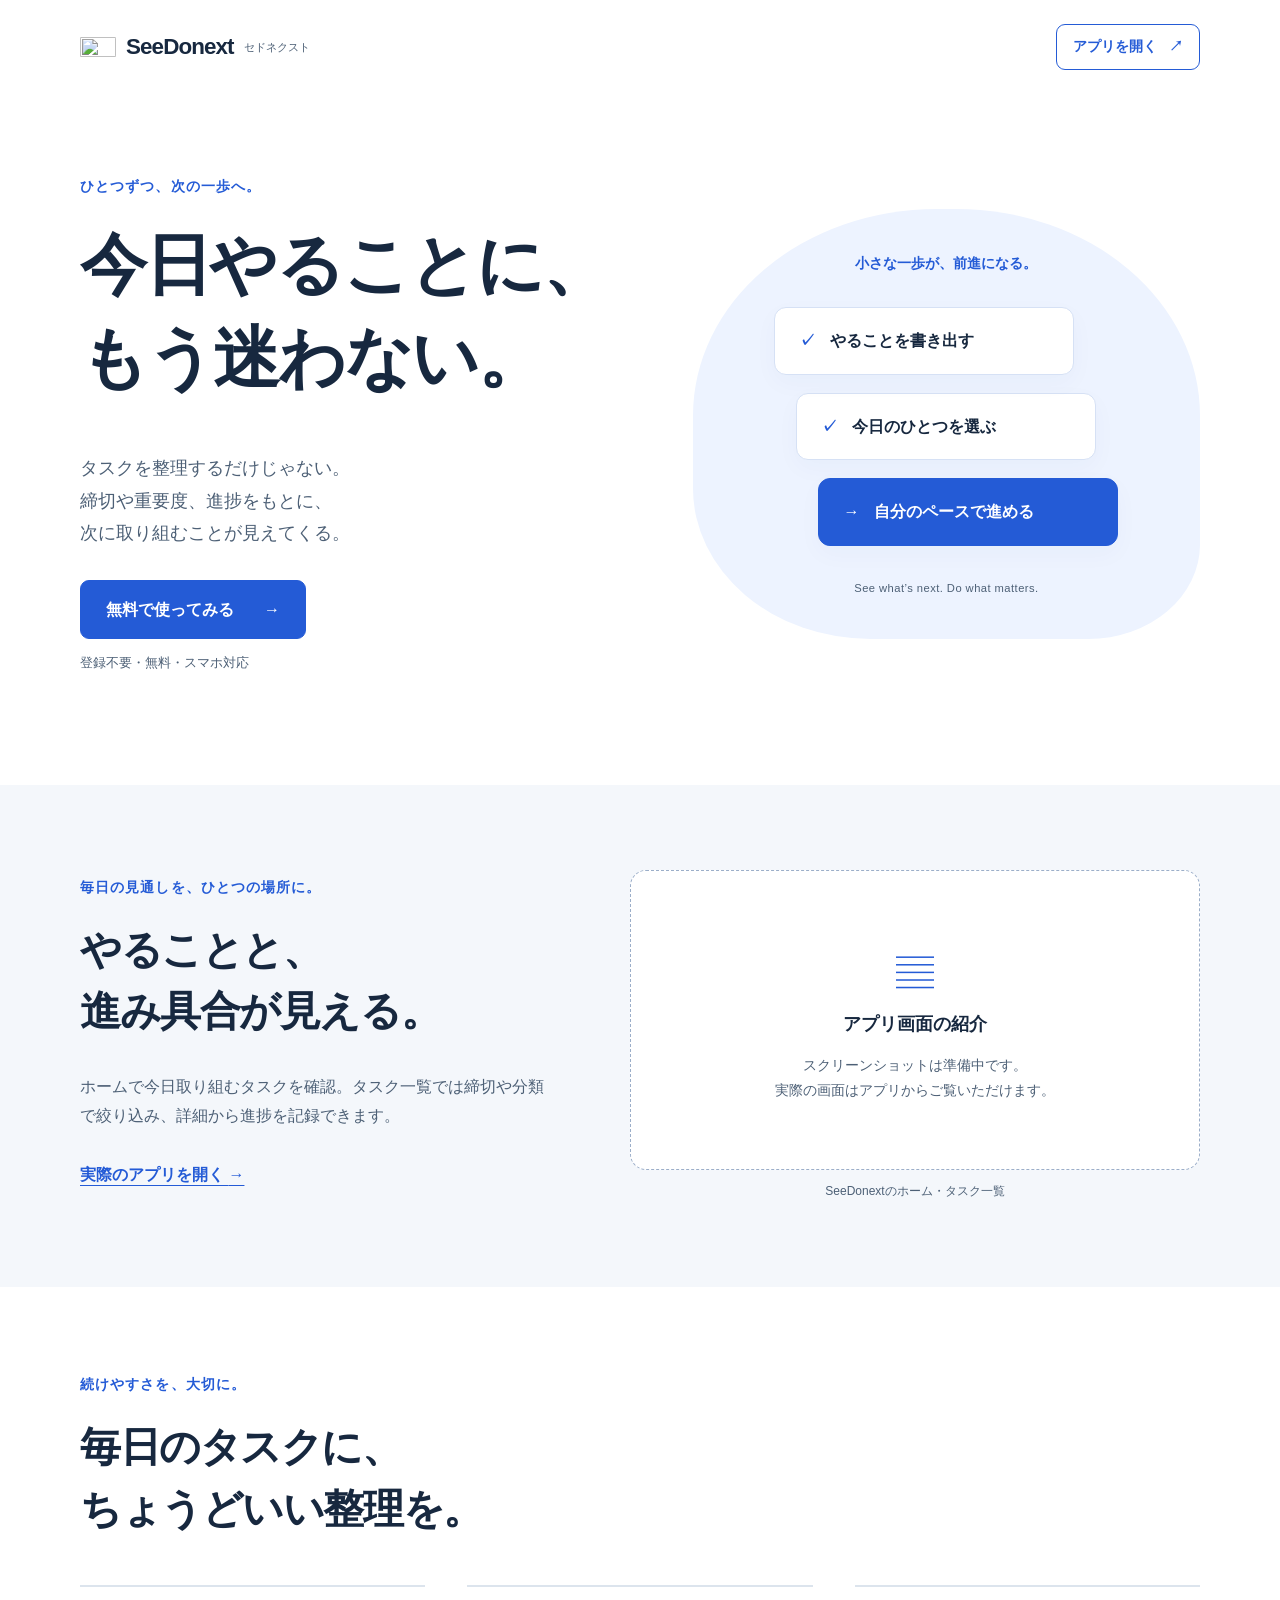
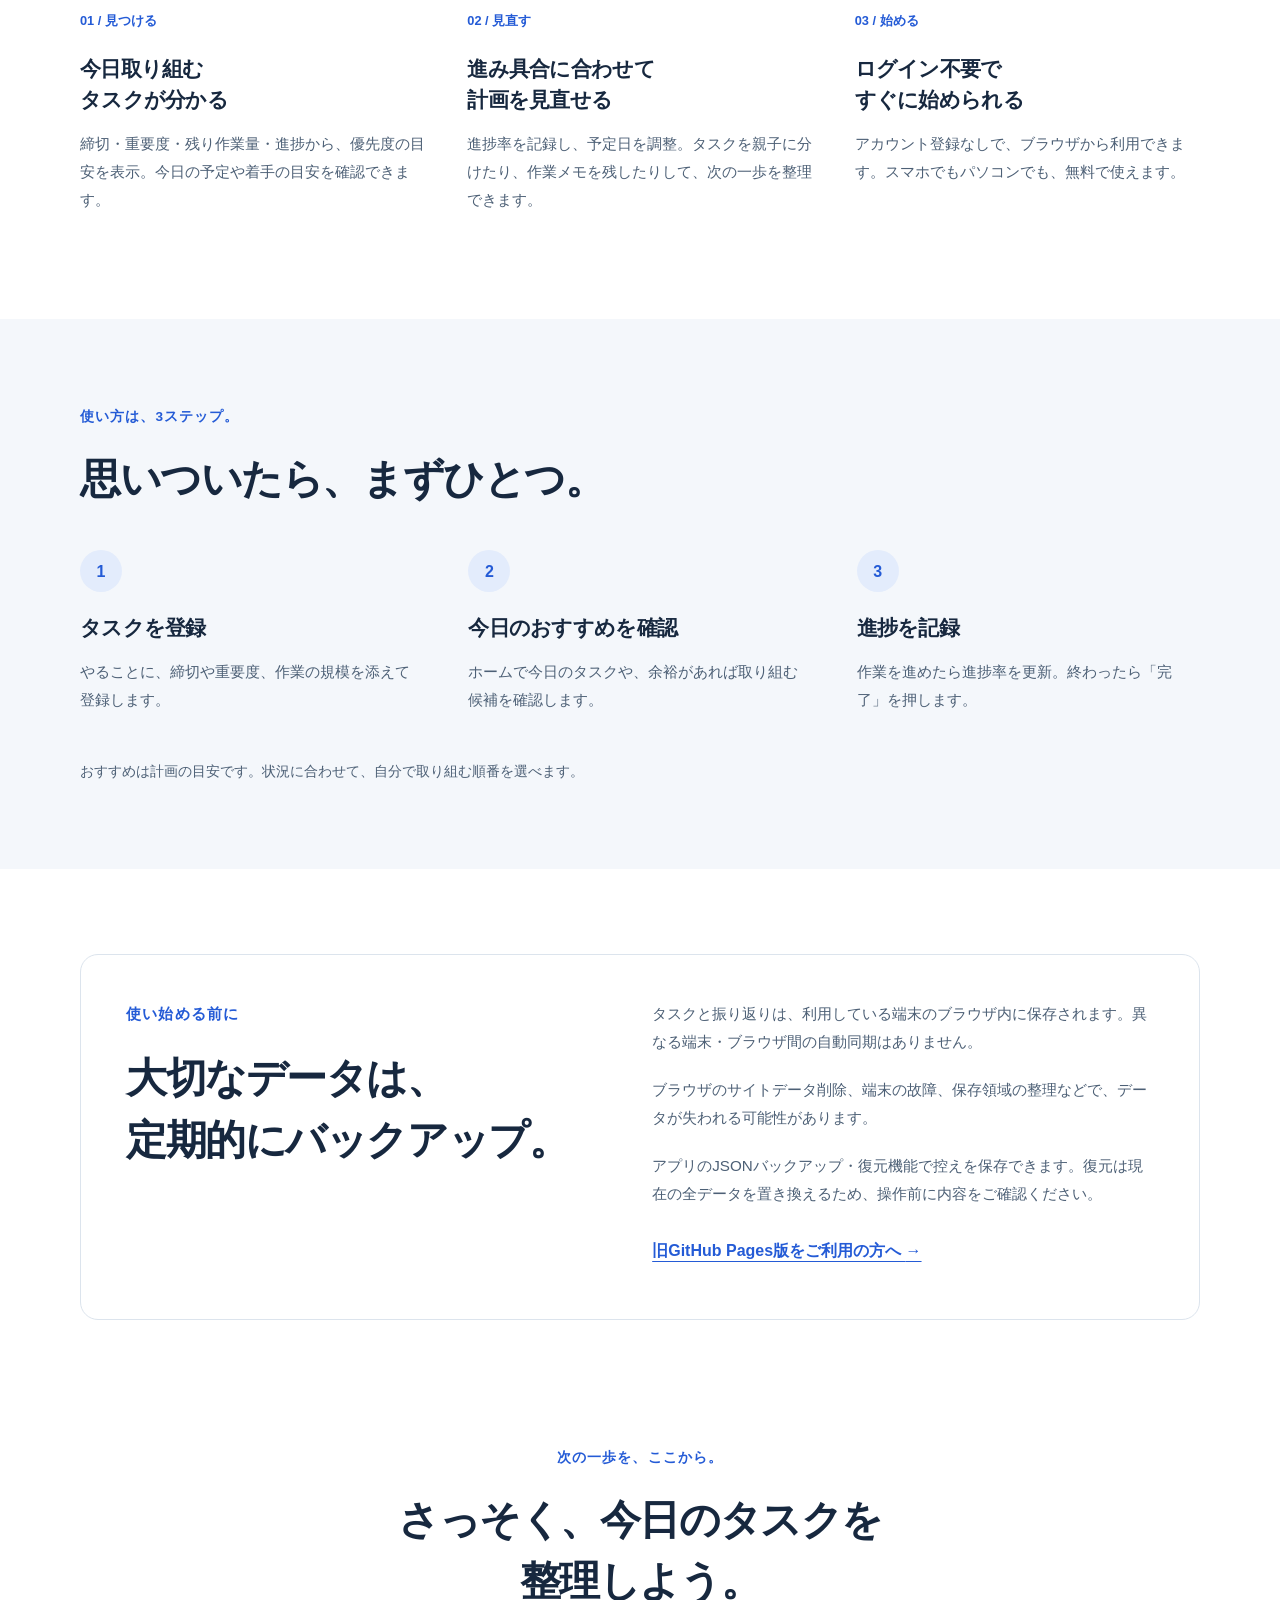
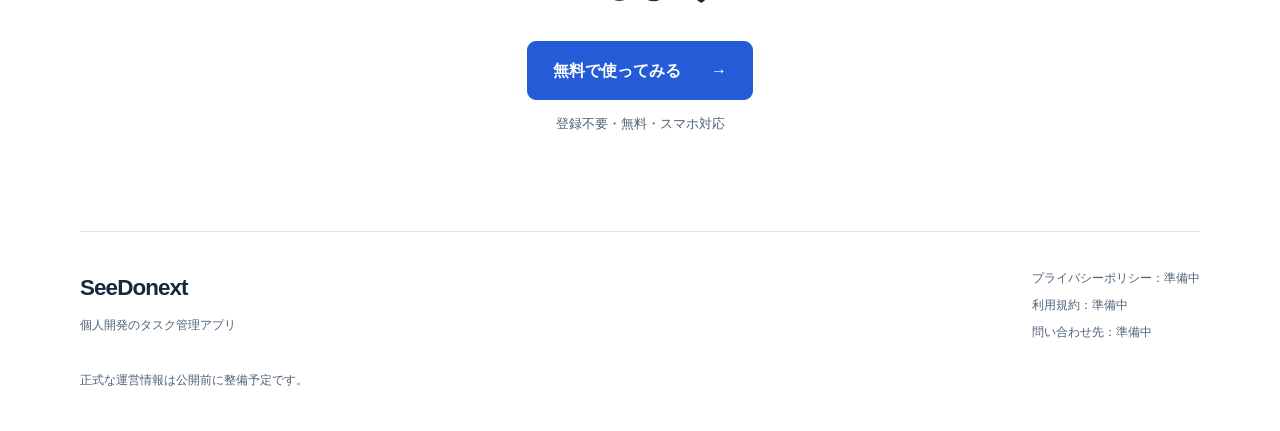
==== landing/index.html @ 6394f490 "Add SeeDonext landing page and fix Cloudflare PWA" ====
<!doctype html>
<html lang="ja">
<head>
  <meta charset="utf-8">
  <meta name="viewport" content="width=device-width, initial-scale=1">
  <meta name="description" content="SeeDonextは、締切・重要度・進捗から今日取り組むタスクが見えてくる、登録不要・無料のタスク管理アプリです。">
  <meta name="theme-color" content="#2563eb">
  <title>SeeDonext（セドネクスト）｜今日やることに、もう迷わない。</title>
  <link rel="icon" href="./app/icons/icon-192.png">
  <link rel="stylesheet" href="./landing.css">
</head>
<body>
  <a class="skip-link" href="#main">本文へスキップ</a>
  <header class="site-header wrap">
    <a class="brand" href="./" aria-label="SeeDonext トップ"><img src="./app/icons/icon-192.png" width="36" height="36" alt="">SeeDonext<span class="brand-reading">セドネクスト</span></a>
    <a class="button button-small button-outline" href="./app/">アプリを開く <span aria-hidden="true">↗</span></a>
  </header>
  <main id="main">
    <section class="hero wrap" aria-labelledby="hero-title">
      <div class="hero-copy">
        <p class="eyebrow">ひとつずつ、次の一歩へ。</p>
        <h1 id="hero-title">今日やることに、<br>もう迷わない。</h1>
        <p class="lead">タスクを整理するだけじゃない。<br class="desktop-break">締切や重要度、進捗をもとに、<br class="desktop-break">次に取り組むことが見えてくる。</p>
        <a class="button" href="./app/">無料で使ってみる <span aria-hidden="true">→</span></a>
        <p class="cta-note">登録不要・無料・スマホ対応</p>
      </div>
      <div class="hero-visual" aria-label="タスクを整理して次の一歩へ進むイメージ図。アプリ画面ではありません。">
        <span class="visual-label">小さな一歩が、前進になる。</span>
        <div class="path-step step-one"><span aria-hidden="true">✓</span> やることを書き出す</div>
        <div class="path-step step-two"><span aria-hidden="true">✓</span> 今日のひとつを選ぶ</div>
        <div class="path-step step-three"><span aria-hidden="true">→</span> 自分のペースで進める</div>
        <span class="visual-caption">See what’s next. Do what matters.</span>
      </div>
    </section>

    <section class="section section-tint" aria-labelledby="screen-title">
      <div class="wrap screen-layout">
        <div><p class="eyebrow">毎日の見通しを、ひとつの場所に。</p><h2 id="screen-title">やることと、<br>進み具合が見える。</h2><p>ホームで今日取り組むタスクを確認。タスク一覧では締切や分類で絞り込み、詳細から進捗を記録できます。</p><a class="text-link" href="./app/">実際のアプリを開く <span aria-hidden="true">→</span></a></div>
        <figure class="screenshot-slot">
          <!-- 実画面の追加方法は landing/assets/README.md を参照。架空の画面は掲載しない。 -->
          <div class="screenshot-placeholder"><span class="placeholder-mark" aria-hidden="true">▤</span><strong>アプリ画面の紹介</strong><p>スクリーンショットは準備中です。<br>実際の画面はアプリからご覧いただけます。</p></div>
          <figcaption>SeeDonextのホーム・タスク一覧</figcaption>
        </figure>
      </div>
    </section>

    <section class="section wrap" aria-labelledby="features-title">
      <p class="eyebrow">続けやすさを、大切に。</p><h2 id="features-title">毎日のタスクに、<br>ちょうどいい整理を。</h2>
      <div class="feature-grid">
        <article><span class="feature-number">01 / 見つける</span><h3>今日取り組む<br>タスクが分かる</h3><p>締切・重要度・残り作業量・進捗から、優先度の目安を表示。今日の予定や着手の目安を確認できます。</p></article>
        <article><span class="feature-number">02 / 見直す</span><h3>進み具合に合わせて<br>計画を見直せる</h3><p>進捗率を記録し、予定日を調整。タスクを親子に分けたり、作業メモを残したりして、次の一歩を整理できます。</p></article>
        <article><span class="feature-number">03 / 始める</span><h3>ログイン不要で<br>すぐに始められる</h3><p>アカウント登録なしで、ブラウザから利用できます。スマホでもパソコンでも、無料で使えます。</p></article>
      </div>
    </section>

    <section class="section section-tint" aria-labelledby="steps-title"><div class="wrap">
      <p class="eyebrow">使い方は、3ステップ。</p><h2 id="steps-title">思いついたら、まずひとつ。</h2>
      <ol class="steps"><li><span aria-hidden="true">1</span><h3>タスクを登録</h3><p>やることに、締切や重要度、作業の規模を添えて登録します。</p></li><li><span aria-hidden="true">2</span><h3>今日のおすすめを確認</h3><p>ホームで今日のタスクや、余裕があれば取り組む候補を確認します。</p></li><li><span aria-hidden="true">3</span><h3>進捗を記録</h3><p>作業を進めたら進捗率を更新。終わったら「完了」を押します。</p></li></ol>
      <p class="section-note">おすすめは計画の目安です。状況に合わせて、自分で取り組む順番を選べます。</p>
    </div></section>

    <section class="section wrap" aria-labelledby="data-title"><div class="data-panel">
      <div><p class="eyebrow">使い始める前に</p><h2 id="data-title">大切なデータは、<br>定期的にバックアップ。</h2></div>
      <div><p>タスクと振り返りは、利用している端末のブラウザ内に保存されます。異なる端末・ブラウザ間の自動同期はありません。</p><p>ブラウザのサイトデータ削除、端末の故障、保存領域の整理などで、データが失われる可能性があります。</p><p>アプリのJSONバックアップ・復元機能で控えを保存できます。復元は現在の全データを置き換えるため、操作前に内容をご確認ください。</p><a class="text-link" href="./migration/">旧GitHub Pages版をご利用の方へ <span aria-hidden="true">→</span></a></div>
    </div></section>

    <section class="closing wrap" aria-labelledby="closing-title"><p class="eyebrow">次の一歩を、ここから。</p><h2 id="closing-title">さっそく、今日のタスクを<br>整理しよう。</h2><a class="button" href="./app/">無料で使ってみる <span aria-hidden="true">→</span></a><p class="cta-note">登録不要・無料・スマホ対応</p></section>
  </main>
  <footer class="site-footer wrap"><div><a class="brand" href="./">SeeDonext</a><p>個人開発のタスク管理アプリ</p></div><div class="footer-info" aria-label="運営情報"><span>プライバシーポリシー：準備中</span><span>利用規約：準備中</span><span>問い合わせ先：準備中</span></div><p class="footer-note">正式な運営情報は公開前に整備予定です。</p></footer>
</body>
</html>
---- landing/landing.css ----
:root{color-scheme:light;--ink:#17283f;--muted:#4d6076;--blue:#245bd6;--line:#dce4ed;--tint:#f4f7fb}
*{box-sizing:border-box}html{scroll-behavior:smooth}body{margin:0;background:#fff;color:var(--ink);font-family:"Noto Sans JP","Hiragino Kaku Gothic ProN","Yu Gothic",Meiryo,sans-serif;line-height:1.85;-webkit-text-size-adjust:100%;overflow-wrap:anywhere}a{color:inherit;text-underline-offset:5px}img{max-width:100%;height:auto}p{color:var(--muted);margin:0 0 1.3em}h1,h2,h3{line-height:1.5;letter-spacing:-.035em;margin:0 0 .7em}h1{font-size:clamp(2.35rem,5.2vw,4.25rem);line-height:1.4}h2{font-size:clamp(1.8rem,3.2vw,2.65rem)}h3{font-size:1.3rem}.wrap{width:min(1120px,calc(100% - 40px));margin-inline:auto}.site-header{display:flex;align-items:center;justify-content:space-between;gap:16px;padding-block:24px}.brand{display:inline-flex;align-items:center;gap:10px;text-decoration:none;font-weight:800;font-size:1.4rem;letter-spacing:-.04em}.brand img{border-radius:10px}.brand-reading{font-size:.7rem;font-weight:500;letter-spacing:0;color:var(--muted)}.button{display:inline-flex;align-items:center;justify-content:center;gap:30px;min-height:54px;padding:14px 25px;background:var(--blue);color:#fff;border:1px solid var(--blue);border-radius:9px;text-decoration:none;font-weight:700;transition:background .18s,transform .18s}.button:hover{background:#1947af;transform:translateY(-2px)}.button-small{min-height:44px;font-size:.875rem;padding:9px 16px;gap:12px}.button-outline{background:white;color:var(--blue)}.button-outline:hover{background:#edf3ff}.hero{display:grid;grid-template-columns:1.1fr 1fr;align-items:center;gap:55px;padding-block:80px 110px}.eyebrow{font-weight:700;font-size:.85rem;color:var(--blue);letter-spacing:.08em;margin-bottom:20px}.lead{font-size:1.1rem;margin:24px 0 30px}.cta-note{font-size:.8rem;margin:12px 0 0}.hero-visual{border-radius:48% 48% 22% 35%;background:#edf3ff;min-height:430px;display:flex;flex-direction:column;justify-content:center;align-items:center;padding:35px 20px;gap:18px;position:relative}.visual-label{font-size:.9rem;color:var(--blue);font-weight:700;margin-bottom:12px}.path-step{background:white;border:1px solid #d6e1f5;border-radius:12px;padding:18px 24px;box-shadow:0 8px 25px #24427408;font-weight:700;width:min(300px,100%)}.path-step span{color:var(--blue);margin-right:10px}.step-one{transform:translateX(-22px)}.step-three{transform:translateX(22px);background:var(--blue);color:white;border-color:var(--blue)}.step-three span{color:white}.visual-caption{font-size:.7rem;color:#4d6076;margin-top:14px;letter-spacing:.04em}.section{padding-block:85px}.section-tint{background:var(--tint)}.screen-layout{display:grid;grid-template-columns:1fr 1.2fr;gap:75px;align-items:center}.text-link{color:var(--blue);font-weight:700;display:inline-block;padding-block:8px}.screenshot-slot{margin:0;min-width:0}.screenshot-placeholder{min-height:300px;border:1px dashed #9baec9;border-radius:16px;background:#fff;display:flex;flex-direction:column;justify-content:center;align-items:center;padding:28px;text-align:center}.placeholder-mark{font-size:2.4rem;color:var(--blue)}.screenshot-placeholder strong{font-size:1.1rem}.screenshot-placeholder p{font-size:.85rem;margin:12px 0 0}.screenshot-slot img{display:block;width:100%;border:1px solid var(--line);border-radius:16px}.screenshot-slot figcaption{font-size:.75rem;color:var(--muted);text-align:center;margin-top:10px}.feature-grid{display:grid;grid-template-columns:repeat(3,1fr);gap:42px;margin-top:45px}.feature-grid article{border-top:2px solid var(--line);padding-top:22px}.feature-number{display:block;color:var(--blue);font-size:.8rem;font-weight:700;margin-bottom:20px}.feature-grid p,.steps p{font-size:.95rem}.steps{list-style:none;padding:0;display:grid;grid-template-columns:repeat(3,1fr);gap:45px;margin:40px 0 20px;counter-reset:steps}.steps li>span{display:grid;place-items:center;background:#e3ecfc;color:var(--blue);border-radius:50%;width:42px;height:42px;font-weight:800;margin-bottom:20px}.section-note{font-size:.85rem;margin:25px 0 0}.data-panel{display:grid;grid-template-columns:1fr 1.1fr;gap:70px;border:1px solid var(--line);border-radius:18px;padding:45px}.data-panel p{font-size:.95rem}.closing{text-align:center;padding-block:40px 95px}.closing h2{margin-bottom:28px}.site-footer{border-top:1px solid var(--line);padding-block:35px;display:flex;justify-content:space-between;flex-wrap:wrap;gap:20px}.site-footer p{font-size:.75rem;margin:5px 0}.footer-info{display:flex;flex-direction:column;gap:5px;color:var(--muted);font-size:.75rem}.footer-note{width:100%}.skip-link{position:fixed;top:8px;left:8px;background:white;padding:10px 16px;z-index:5;transform:translateY(-150%)}.skip-link:focus{transform:none}:focus-visible{outline:3px solid #a34c00;outline-offset:5px}.document{max-width:780px;padding-block:55px 80px}.document h1{font-size:clamp(2rem,4vw,3rem)}.document h2{font-size:1.4rem;margin-top:42px}.document li{margin-block:16px}.notice{padding:22px;background:var(--tint);border-left:3px solid var(--blue);margin-block:26px}.document code{overflow-wrap:anywhere}.document .button{margin-block:16px}
@media(max-width:760px){.brand-reading{display:none}.hero{grid-template-columns:1fr;gap:40px;padding-block:40px 60px}.hero-visual{min-height:345px;width:min(440px,100%);justify-self:center}.screen-layout,.data-panel{grid-template-columns:1fr;gap:30px}.feature-grid,.steps{grid-template-columns:1fr;gap:24px}.section{padding-block:55px}.feature-grid{margin-top:30px}.feature-grid h3 br{display:none}.feature-grid p{margin-bottom:0}.steps li{display:grid;grid-template-columns:42px 1fr;column-gap:18px}.steps li>span{grid-row:span 2}.steps h3{margin-bottom:8px}.steps p{margin:0}.data-panel{padding:26px}.closing{padding-block:25px 60px}.site-header{padding-block:18px}.brand{font-size:1.15rem}.brand img{width:30px}.button-small{padding-inline:12px}.step-one,.step-three{transform:none}.desktop-break{display:none}}
@media(prefers-reduced-motion:reduce){html{scroll-behavior:auto}*,*::before,*::after{transition:none!important;animation:none!important}}
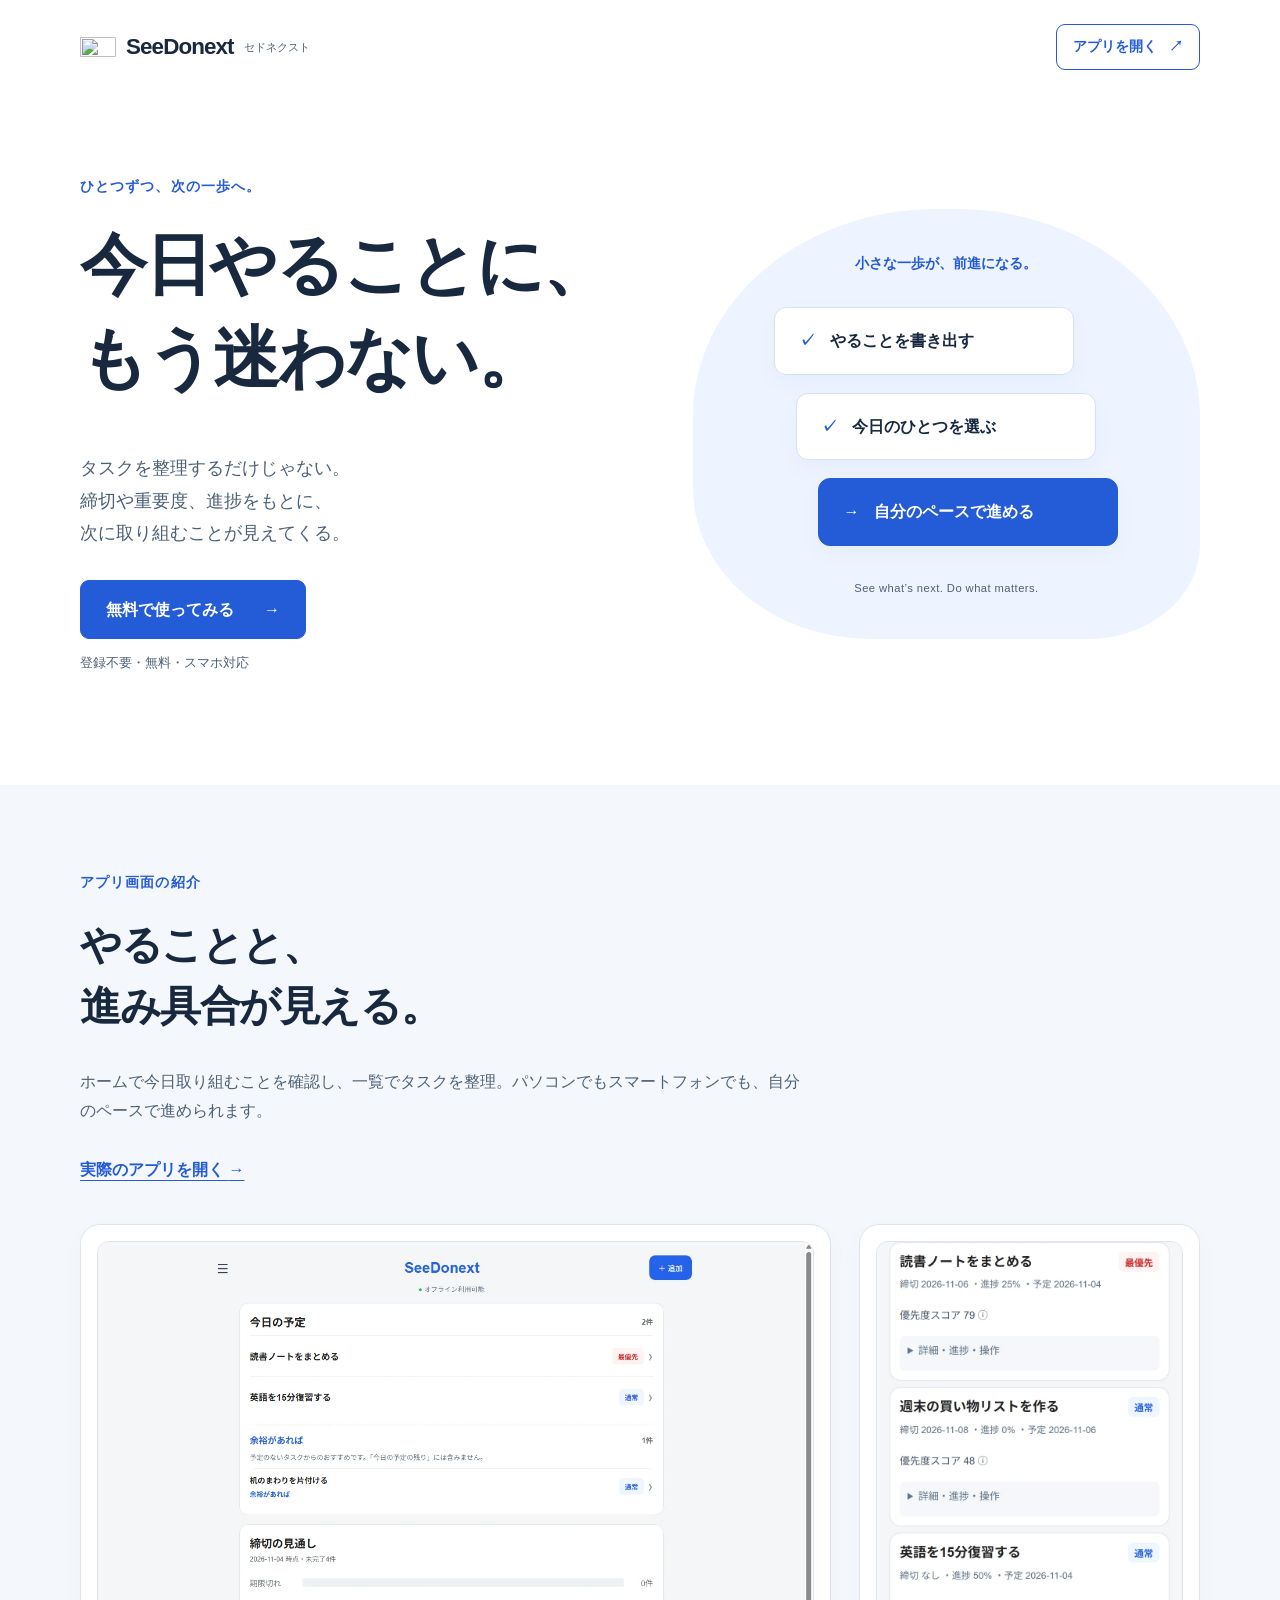
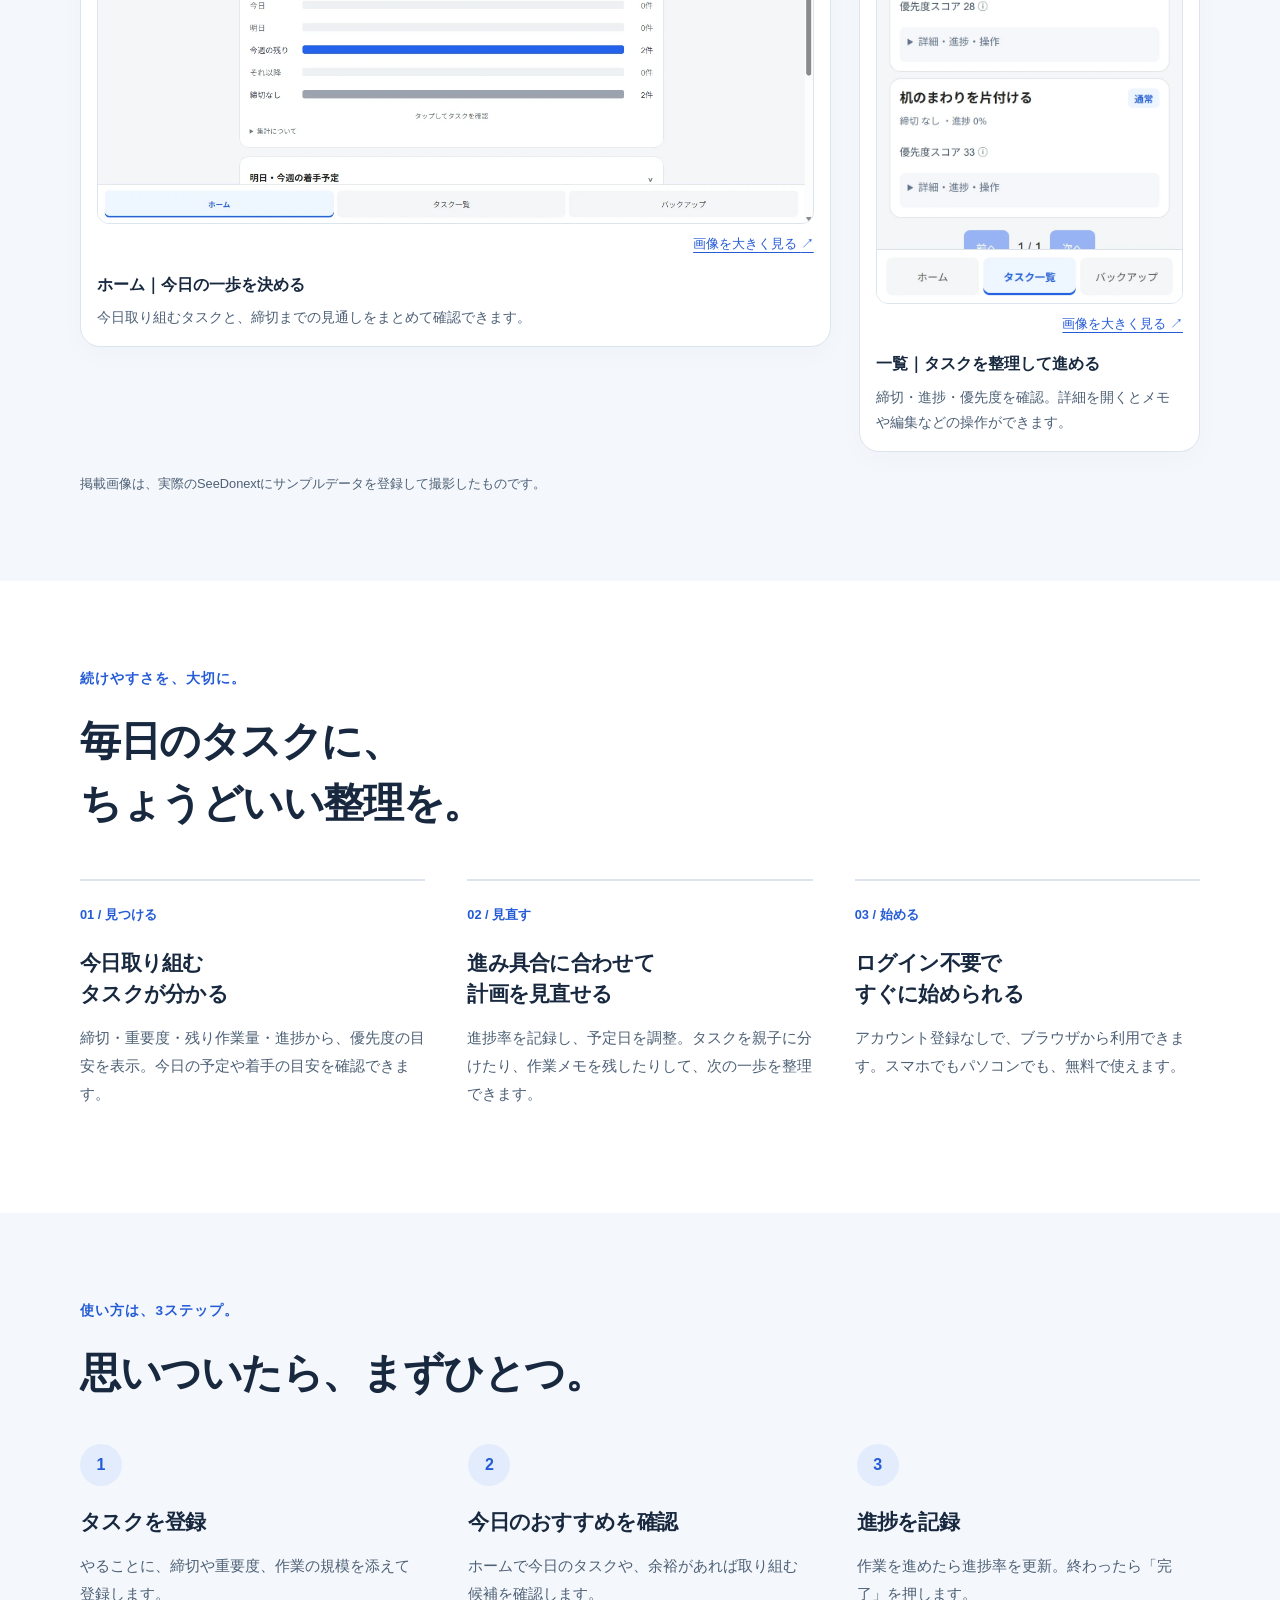
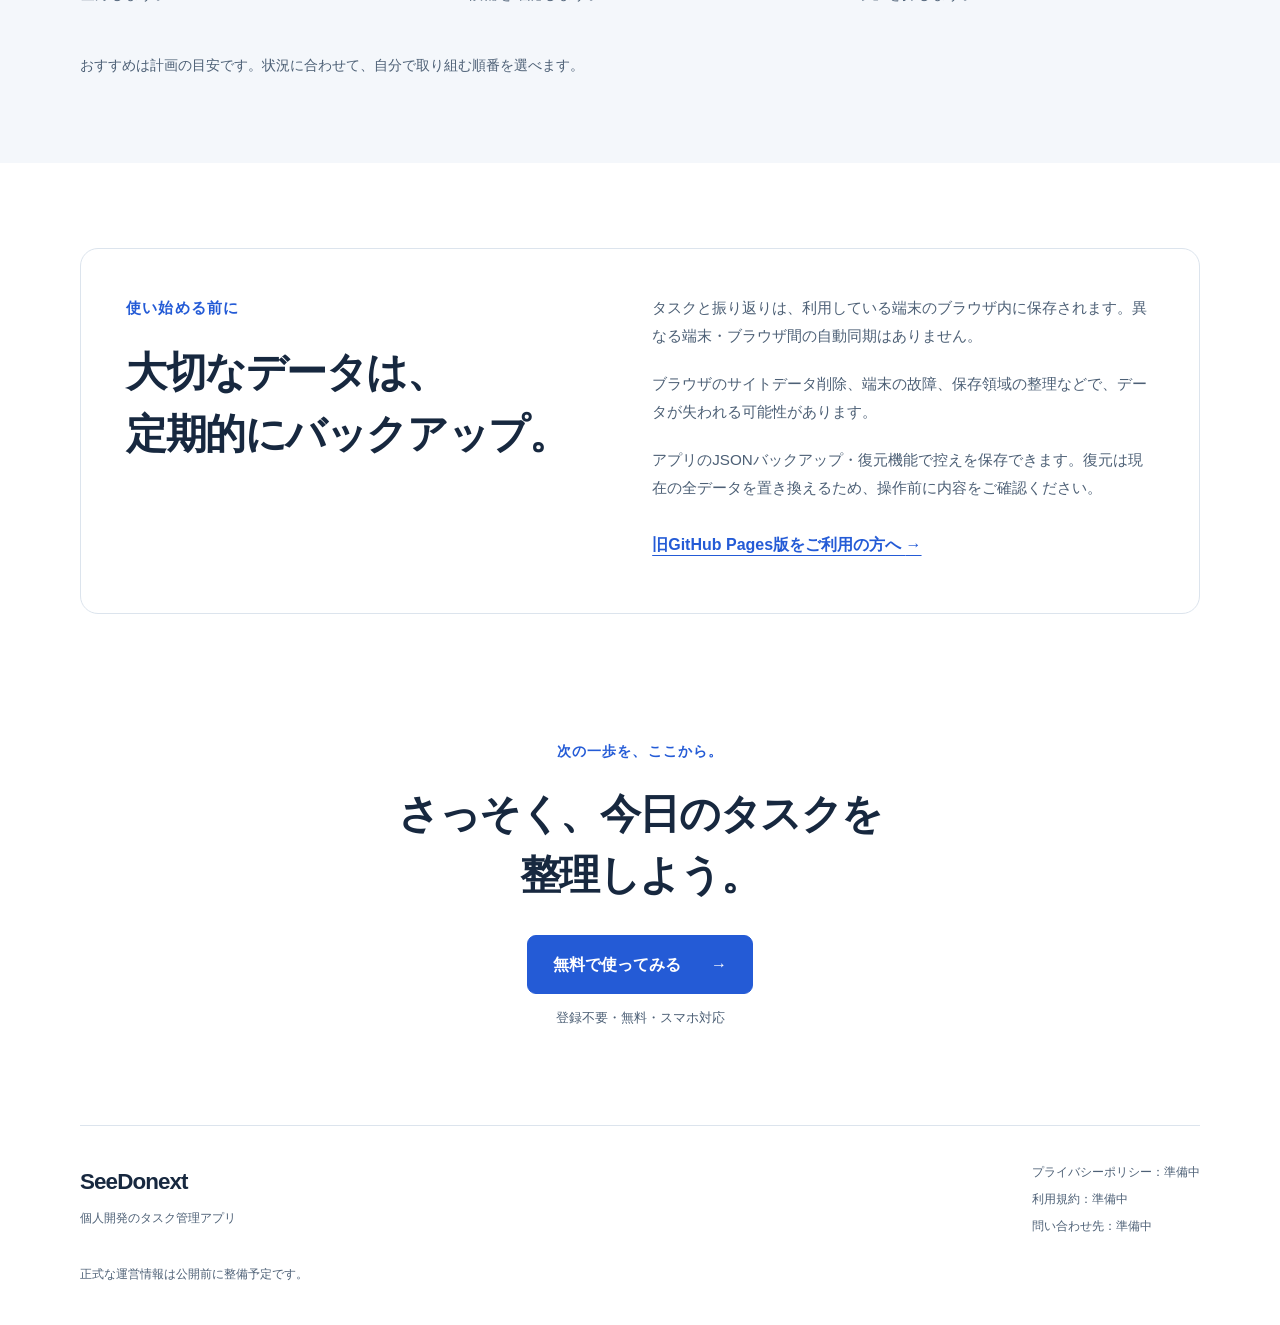
==== commit 8295f152: "ランページサイトに画像追加" ====
--- a/landing/index.html
+++ b/landing/index.html
@@ -34,13 +34,30 @@
     </section>
 
     <section class="section section-tint" aria-labelledby="screen-title">
-      <div class="wrap screen-layout">
-        <div><p class="eyebrow">毎日の見通しを、ひとつの場所に。</p><h2 id="screen-title">やることと、<br>進み具合が見える。</h2><p>ホームで今日取り組むタスクを確認。タスク一覧では締切や分類で絞り込み、詳細から進捗を記録できます。</p><a class="text-link" href="./app/">実際のアプリを開く <span aria-hidden="true">→</span></a></div>
-        <figure class="screenshot-slot">
-          <!-- 実画面の追加方法は landing/assets/README.md を参照。架空の画面は掲載しない。 -->
-          <div class="screenshot-placeholder"><span class="placeholder-mark" aria-hidden="true">▤</span><strong>アプリ画面の紹介</strong><p>スクリーンショットは準備中です。<br>実際の画面はアプリからご覧いただけます。</p></div>
-          <figcaption>SeeDonextのホーム・タスク一覧</figcaption>
-        </figure>
+      <div class="wrap">
+        <div class="screen-intro">
+          <p class="eyebrow">アプリ画面の紹介</p>
+          <h2 id="screen-title">やることと、<br>進み具合が見える。</h2>
+          <p>ホームで今日取り組むことを確認し、一覧でタスクを整理。パソコンでもスマートフォンでも、自分のペースで進められます。</p>
+          <a class="text-link" href="./app/">実際のアプリを開く <span aria-hidden="true">→</span></a>
+        </div>
+        <div class="screenshot-gallery">
+          <figure class="screenshot-slot">
+            <a class="screenshot-link" href="./assets/app-home-desktop.webp" target="_blank" rel="noopener" aria-label="ホーム画面の画像を大きく見る（新しいタブ）">
+              <img class="app-screenshot" src="./assets/app-home-desktop.webp" width="1280" height="1040" loading="lazy" decoding="async" alt="SeeDonextのホーム画面。サンプルの今日の予定と、締切別のタスク件数を表示しています。">
+              <span class="screenshot-zoom">画像を大きく見る <span aria-hidden="true">↗</span></span>
+            </a>
+            <figcaption><strong>ホーム｜今日の一歩を決める</strong><p>今日取り組むタスクと、締切までの見通しをまとめて確認できます。</p></figcaption>
+          </figure>
+          <figure class="screenshot-slot screenshot-mobile">
+            <a class="screenshot-link" href="./assets/app-tasks-mobile.webp" target="_blank" rel="noopener" aria-label="タスク一覧の画像を大きく見る（新しいタブ）">
+              <img class="app-screenshot" src="./assets/app-tasks-mobile.webp" width="780" height="1688" loading="lazy" decoding="async" alt="SeeDonextのスマートフォン幅のタスク一覧。サンプルのタスクに締切、進捗率、優先度を表示しています。">
+              <span class="screenshot-zoom">画像を大きく見る <span aria-hidden="true">↗</span></span>
+            </a>
+            <figcaption><strong>一覧｜タスクを整理して進める</strong><p>締切・進捗・優先度を確認。詳細を開くとメモや編集などの操作ができます。</p></figcaption>
+          </figure>
+        </div>
+        <p class="screen-gallery-note">掲載画像は、実際のSeeDonextにサンプルデータを登録して撮影したものです。</p>
       </div>
     </section>
 
--- a/landing/landing.css
+++ b/landing/landing.css
@@ -1,4 +1,17 @@
 :root{color-scheme:light;--ink:#17283f;--muted:#4d6076;--blue:#245bd6;--line:#dce4ed;--tint:#f4f7fb}
-*{box-sizing:border-box}html{scroll-behavior:smooth}body{margin:0;background:#fff;color:var(--ink);font-family:"Noto Sans JP","Hiragino Kaku Gothic ProN","Yu Gothic",Meiryo,sans-serif;line-height:1.85;-webkit-text-size-adjust:100%;overflow-wrap:anywhere}a{color:inherit;text-underline-offset:5px}img{max-width:100%;height:auto}p{color:var(--muted);margin:0 0 1.3em}h1,h2,h3{line-height:1.5;letter-spacing:-.035em;margin:0 0 .7em}h1{font-size:clamp(2.35rem,5.2vw,4.25rem);line-height:1.4}h2{font-size:clamp(1.8rem,3.2vw,2.65rem)}h3{font-size:1.3rem}.wrap{width:min(1120px,calc(100% - 40px));margin-inline:auto}.site-header{display:flex;align-items:center;justify-content:space-between;gap:16px;padding-block:24px}.brand{display:inline-flex;align-items:center;gap:10px;text-decoration:none;font-weight:800;font-size:1.4rem;letter-spacing:-.04em}.brand img{border-radius:10px}.brand-reading{font-size:.7rem;font-weight:500;letter-spacing:0;color:var(--muted)}.button{display:inline-flex;align-items:center;justify-content:center;gap:30px;min-height:54px;padding:14px 25px;background:var(--blue);color:#fff;border:1px solid var(--blue);border-radius:9px;text-decoration:none;font-weight:700;transition:background .18s,transform .18s}.button:hover{background:#1947af;transform:translateY(-2px)}.button-small{min-height:44px;font-size:.875rem;padding:9px 16px;gap:12px}.button-outline{background:white;color:var(--blue)}.button-outline:hover{background:#edf3ff}.hero{display:grid;grid-template-columns:1.1fr 1fr;align-items:center;gap:55px;padding-block:80px 110px}.eyebrow{font-weight:700;font-size:.85rem;color:var(--blue);letter-spacing:.08em;margin-bottom:20px}.lead{font-size:1.1rem;margin:24px 0 30px}.cta-note{font-size:.8rem;margin:12px 0 0}.hero-visual{border-radius:48% 48% 22% 35%;background:#edf3ff;min-height:430px;display:flex;flex-direction:column;justify-content:center;align-items:center;padding:35px 20px;gap:18px;position:relative}.visual-label{font-size:.9rem;color:var(--blue);font-weight:700;margin-bottom:12px}.path-step{background:white;border:1px solid #d6e1f5;border-radius:12px;padding:18px 24px;box-shadow:0 8px 25px #24427408;font-weight:700;width:min(300px,100%)}.path-step span{color:var(--blue);margin-right:10px}.step-one{transform:translateX(-22px)}.step-three{transform:translateX(22px);background:var(--blue);color:white;border-color:var(--blue)}.step-three span{color:white}.visual-caption{font-size:.7rem;color:#4d6076;margin-top:14px;letter-spacing:.04em}.section{padding-block:85px}.section-tint{background:var(--tint)}.screen-layout{display:grid;grid-template-columns:1fr 1.2fr;gap:75px;align-items:center}.text-link{color:var(--blue);font-weight:700;display:inline-block;padding-block:8px}.screenshot-slot{margin:0;min-width:0}.screenshot-placeholder{min-height:300px;border:1px dashed #9baec9;border-radius:16px;background:#fff;display:flex;flex-direction:column;justify-content:center;align-items:center;padding:28px;text-align:center}.placeholder-mark{font-size:2.4rem;color:var(--blue)}.screenshot-placeholder strong{font-size:1.1rem}.screenshot-placeholder p{font-size:.85rem;margin:12px 0 0}.screenshot-slot img{display:block;width:100%;border:1px solid var(--line);border-radius:16px}.screenshot-slot figcaption{font-size:.75rem;color:var(--muted);text-align:center;margin-top:10px}.feature-grid{display:grid;grid-template-columns:repeat(3,1fr);gap:42px;margin-top:45px}.feature-grid article{border-top:2px solid var(--line);padding-top:22px}.feature-number{display:block;color:var(--blue);font-size:.8rem;font-weight:700;margin-bottom:20px}.feature-grid p,.steps p{font-size:.95rem}.steps{list-style:none;padding:0;display:grid;grid-template-columns:repeat(3,1fr);gap:45px;margin:40px 0 20px;counter-reset:steps}.steps li>span{display:grid;place-items:center;background:#e3ecfc;color:var(--blue);border-radius:50%;width:42px;height:42px;font-weight:800;margin-bottom:20px}.section-note{font-size:.85rem;margin:25px 0 0}.data-panel{display:grid;grid-template-columns:1fr 1.1fr;gap:70px;border:1px solid var(--line);border-radius:18px;padding:45px}.data-panel p{font-size:.95rem}.closing{text-align:center;padding-block:40px 95px}.closing h2{margin-bottom:28px}.site-footer{border-top:1px solid var(--line);padding-block:35px;display:flex;justify-content:space-between;flex-wrap:wrap;gap:20px}.site-footer p{font-size:.75rem;margin:5px 0}.footer-info{display:flex;flex-direction:column;gap:5px;color:var(--muted);font-size:.75rem}.footer-note{width:100%}.skip-link{position:fixed;top:8px;left:8px;background:white;padding:10px 16px;z-index:5;transform:translateY(-150%)}.skip-link:focus{transform:none}:focus-visible{outline:3px solid #a34c00;outline-offset:5px}.document{max-width:780px;padding-block:55px 80px}.document h1{font-size:clamp(2rem,4vw,3rem)}.document h2{font-size:1.4rem;margin-top:42px}.document li{margin-block:16px}.notice{padding:22px;background:var(--tint);border-left:3px solid var(--blue);margin-block:26px}.document code{overflow-wrap:anywhere}.document .button{margin-block:16px}
-@media(max-width:760px){.brand-reading{display:none}.hero{grid-template-columns:1fr;gap:40px;padding-block:40px 60px}.hero-visual{min-height:345px;width:min(440px,100%);justify-self:center}.screen-layout,.data-panel{grid-template-columns:1fr;gap:30px}.feature-grid,.steps{grid-template-columns:1fr;gap:24px}.section{padding-block:55px}.feature-grid{margin-top:30px}.feature-grid h3 br{display:none}.feature-grid p{margin-bottom:0}.steps li{display:grid;grid-template-columns:42px 1fr;column-gap:18px}.steps li>span{grid-row:span 2}.steps h3{margin-bottom:8px}.steps p{margin:0}.data-panel{padding:26px}.closing{padding-block:25px 60px}.site-header{padding-block:18px}.brand{font-size:1.15rem}.brand img{width:30px}.button-small{padding-inline:12px}.step-one,.step-three{transform:none}.desktop-break{display:none}}
+*{box-sizing:border-box}html{scroll-behavior:smooth}body{margin:0;background:#fff;color:var(--ink);font-family:"Noto Sans JP","Hiragino Kaku Gothic ProN","Yu Gothic",Meiryo,sans-serif;line-height:1.85;-webkit-text-size-adjust:100%;overflow-wrap:anywhere}a{color:inherit;text-underline-offset:5px}img{max-width:100%;height:auto}p{color:var(--muted);margin:0 0 1.3em}h1,h2,h3{line-height:1.5;letter-spacing:-.035em;margin:0 0 .7em}h1{font-size:clamp(2.35rem,5.2vw,4.25rem);line-height:1.4}h2{font-size:clamp(1.8rem,3.2vw,2.65rem)}h3{font-size:1.3rem}.wrap{width:min(1120px,calc(100% - 40px));margin-inline:auto}.site-header{display:flex;align-items:center;justify-content:space-between;gap:16px;padding-block:24px}.brand{display:inline-flex;align-items:center;gap:10px;text-decoration:none;font-weight:800;font-size:1.4rem;letter-spacing:-.04em}.brand img{border-radius:10px}.brand-reading{font-size:.7rem;font-weight:500;letter-spacing:0;color:var(--muted)}.button{display:inline-flex;align-items:center;justify-content:center;gap:30px;min-height:54px;padding:14px 25px;background:var(--blue);color:#fff;border:1px solid var(--blue);border-radius:9px;text-decoration:none;font-weight:700;transition:background .18s,transform .18s}.button:hover{background:#1947af;transform:translateY(-2px)}.button-small{min-height:44px;font-size:.875rem;padding:9px 16px;gap:12px}.button-outline{background:white;color:var(--blue)}.button-outline:hover{background:#edf3ff}.hero{display:grid;grid-template-columns:1.1fr 1fr;align-items:center;gap:55px;padding-block:80px 110px}.eyebrow{font-weight:700;font-size:.85rem;color:var(--blue);letter-spacing:.08em;margin-bottom:20px}.lead{font-size:1.1rem;margin:24px 0 30px}.cta-note{font-size:.8rem;margin:12px 0 0}.hero-visual{border-radius:48% 48% 22% 35%;background:#edf3ff;min-height:430px;display:flex;flex-direction:column;justify-content:center;align-items:center;padding:35px 20px;gap:18px;position:relative}.visual-label{font-size:.9rem;color:var(--blue);font-weight:700;margin-bottom:12px}.path-step{background:white;border:1px solid #d6e1f5;border-radius:12px;padding:18px 24px;box-shadow:0 8px 25px #24427408;font-weight:700;width:min(300px,100%)}.path-step span{color:var(--blue);margin-right:10px}.step-one{transform:translateX(-22px)}.step-three{transform:translateX(22px);background:var(--blue);color:white;border-color:var(--blue)}.step-three span{color:white}.visual-caption{font-size:.7rem;color:#4d6076;margin-top:14px;letter-spacing:.04em}.section{padding-block:85px}.section-tint{background:var(--tint)}.text-link{color:var(--blue);font-weight:700;display:inline-block;padding-block:8px}.feature-grid{display:grid;grid-template-columns:repeat(3,1fr);gap:42px;margin-top:45px}.feature-grid article{border-top:2px solid var(--line);padding-top:22px}.feature-number{display:block;color:var(--blue);font-size:.8rem;font-weight:700;margin-bottom:20px}.feature-grid p,.steps p{font-size:.95rem}.steps{list-style:none;padding:0;display:grid;grid-template-columns:repeat(3,1fr);gap:45px;margin:40px 0 20px;counter-reset:steps}.steps li>span{display:grid;place-items:center;background:#e3ecfc;color:var(--blue);border-radius:50%;width:42px;height:42px;font-weight:800;margin-bottom:20px}.section-note{font-size:.85rem;margin:25px 0 0}.data-panel{display:grid;grid-template-columns:1fr 1.1fr;gap:70px;border:1px solid var(--line);border-radius:18px;padding:45px}.data-panel p{font-size:.95rem}.closing{text-align:center;padding-block:40px 95px}.closing h2{margin-bottom:28px}.site-footer{border-top:1px solid var(--line);padding-block:35px;display:flex;justify-content:space-between;flex-wrap:wrap;gap:20px}.site-footer p{font-size:.75rem;margin:5px 0}.footer-info{display:flex;flex-direction:column;gap:5px;color:var(--muted);font-size:.75rem}.footer-note{width:100%}.skip-link{position:fixed;top:8px;left:8px;background:white;padding:10px 16px;z-index:5;transform:translateY(-150%)}.skip-link:focus{transform:none}:focus-visible{outline:3px solid #a34c00;outline-offset:5px}.document{max-width:780px;padding-block:55px 80px}.document h1{font-size:clamp(2rem,4vw,3rem)}.document h2{font-size:1.4rem;margin-top:42px}.document li{margin-block:16px}.notice{padding:22px;background:var(--tint);border-left:3px solid var(--blue);margin-block:26px}.document code{overflow-wrap:anywhere}.document .button{margin-block:16px}
+@media(max-width:760px){.brand-reading{display:none}.hero{grid-template-columns:1fr;gap:40px;padding-block:40px 60px}.hero-visual{min-height:345px;width:min(440px,100%);justify-self:center}.data-panel{grid-template-columns:1fr;gap:30px}.feature-grid,.steps{grid-template-columns:1fr;gap:24px}.section{padding-block:55px}.feature-grid{margin-top:30px}.feature-grid h3 br{display:none}.feature-grid p{margin-bottom:0}.steps li{display:grid;grid-template-columns:42px 1fr;column-gap:18px}.steps li>span{grid-row:span 2}.steps h3{margin-bottom:8px}.steps p{margin:0}.data-panel{padding:26px}.closing{padding-block:25px 60px}.site-header{padding-block:18px}.brand{font-size:1.15rem}.brand img{width:30px}.button-small{padding-inline:12px}.step-one,.step-three{transform:none}.desktop-break{display:none}}
 @media(prefers-reduced-motion:reduce){html{scroll-behavior:auto}*,*::before,*::after{transition:none!important;animation:none!important}}
+
+.screen-intro{max-width:720px;margin-bottom:32px}
+.screenshot-gallery{display:grid;grid-template-columns:minmax(0,1.65fr) minmax(250px,.75fr);gap:28px;align-items:start}
+.screenshot-slot{margin:0;min-width:0;padding:16px;background:#fff;border:1px solid var(--line);border-radius:20px;box-shadow:0 8px 28px #17283f06}
+.screenshot-link{display:block;color:var(--blue);text-decoration:none}
+.screenshot-slot img{display:block;width:100%;height:auto;border:1px solid var(--line);border-radius:12px}
+.screenshot-zoom{display:block;padding-top:8px;text-align:right;font-size:.8rem;text-decoration:underline;text-underline-offset:4px}
+.screenshot-slot figcaption{margin-top:16px;text-align:left;font-size:.9rem;color:var(--muted)}
+.screenshot-slot figcaption strong{display:block;color:var(--ink);font-size:1rem;line-height:1.6}
+.screenshot-slot figcaption p{font-size:.875rem;line-height:1.8;margin:8px 0 0}
+.screenshot-mobile{width:100%;max-width:360px;justify-self:center}
+.screen-gallery-note{font-size:.8rem;margin:20px 0 0}
+@media(max-width:900px){.screenshot-gallery{grid-template-columns:1fr;gap:24px}.screenshot-slot{padding:12px}}
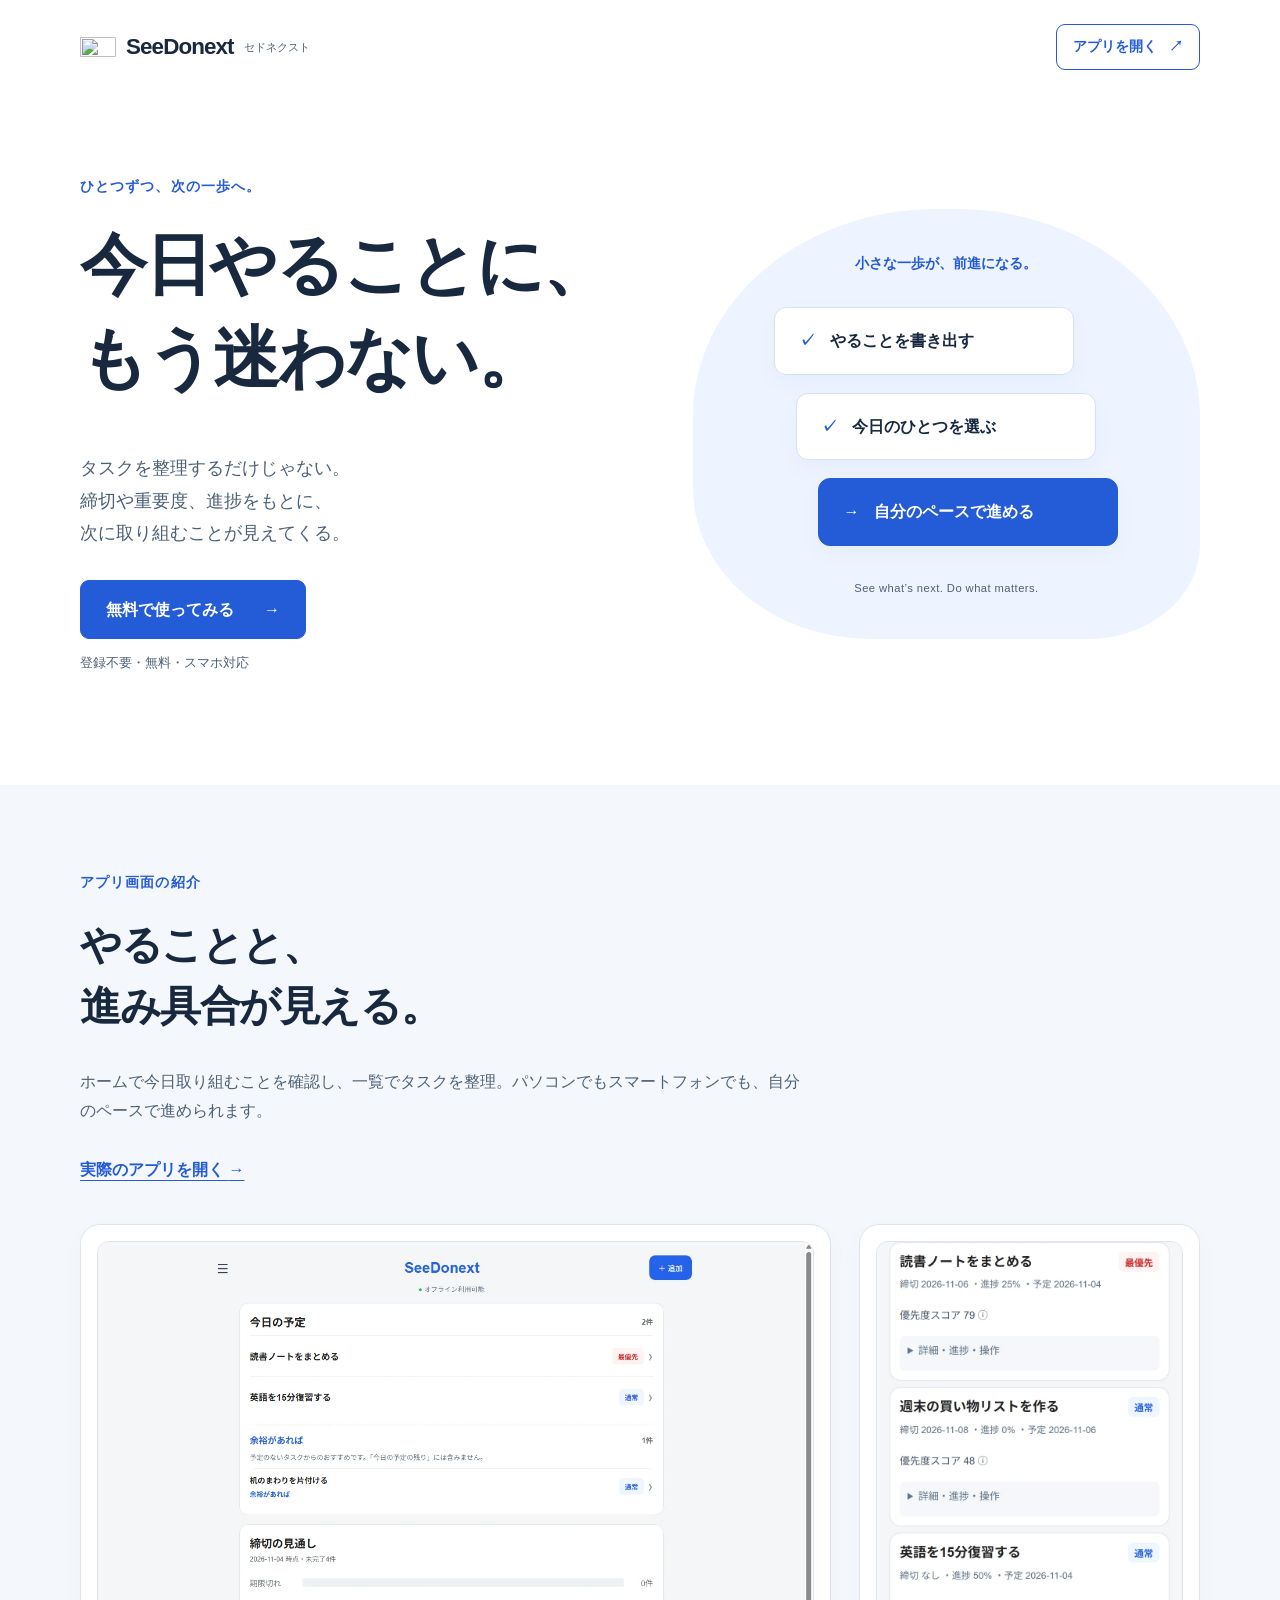
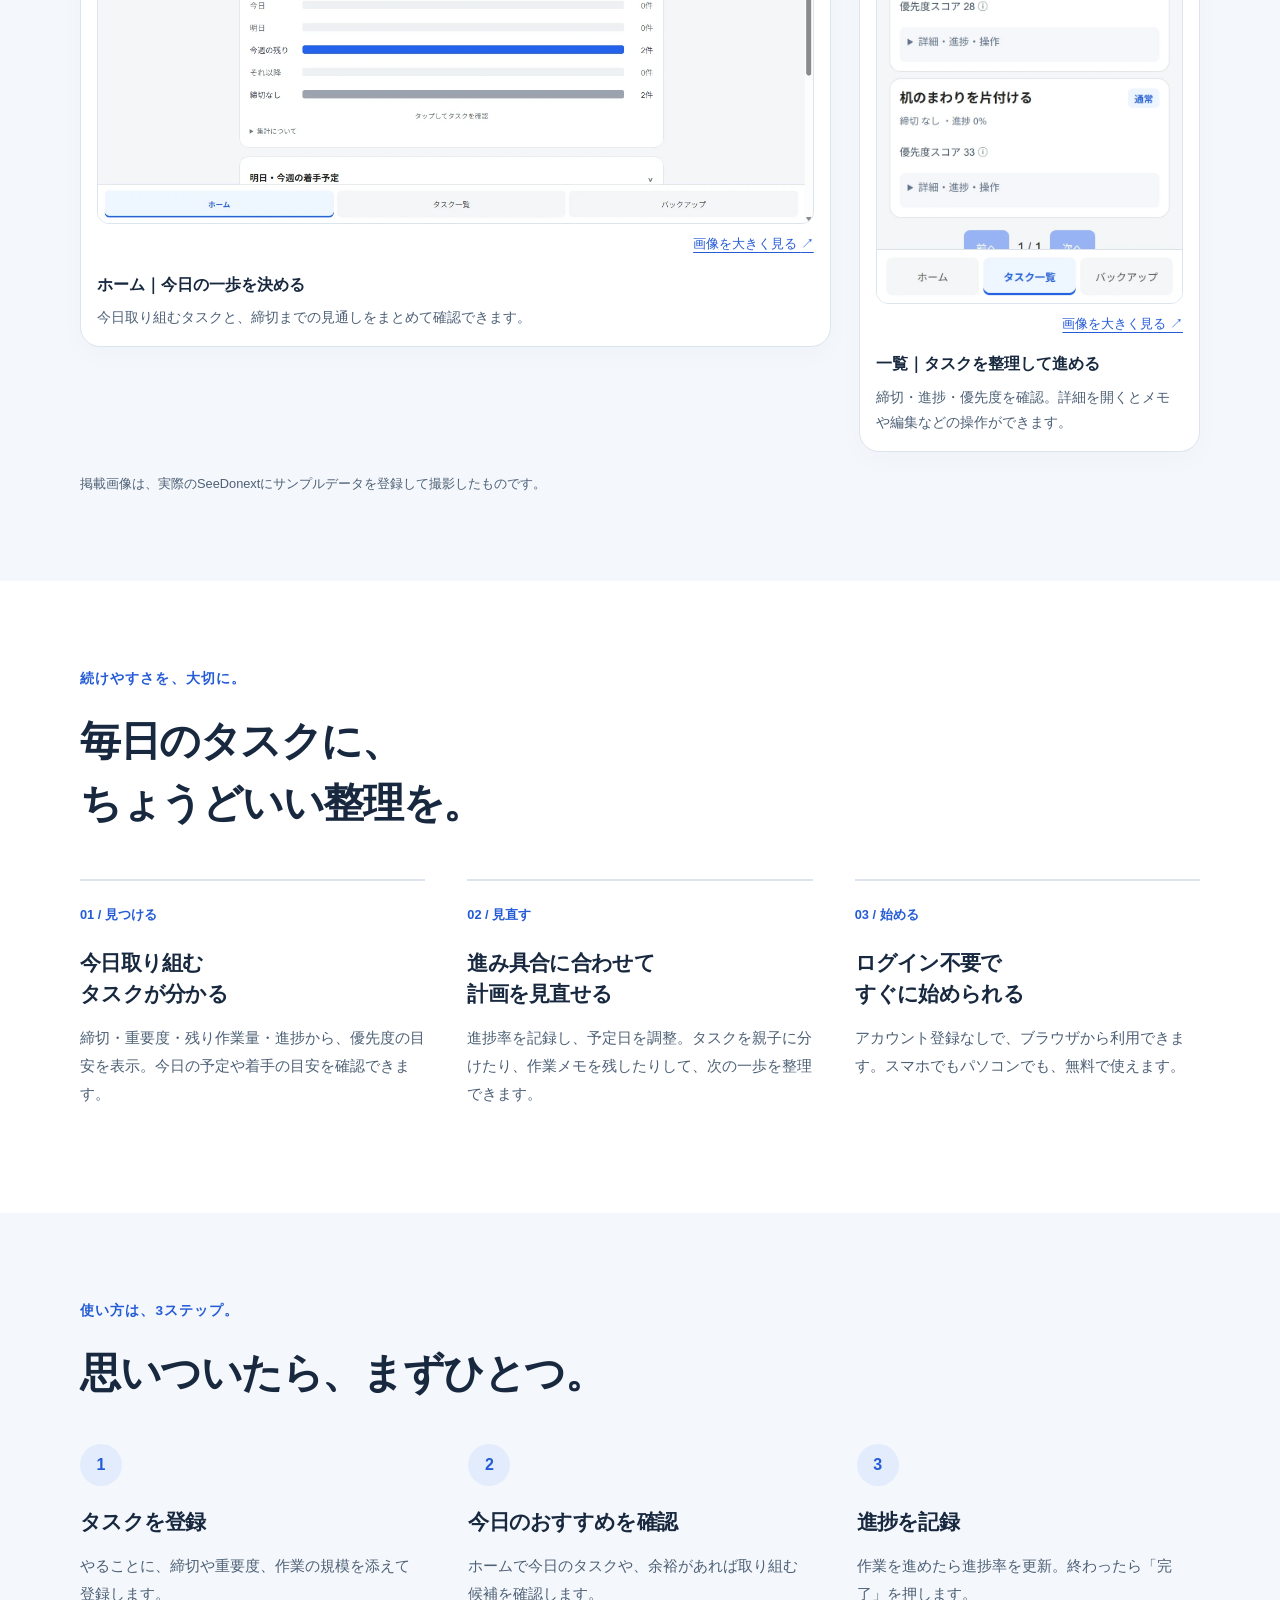
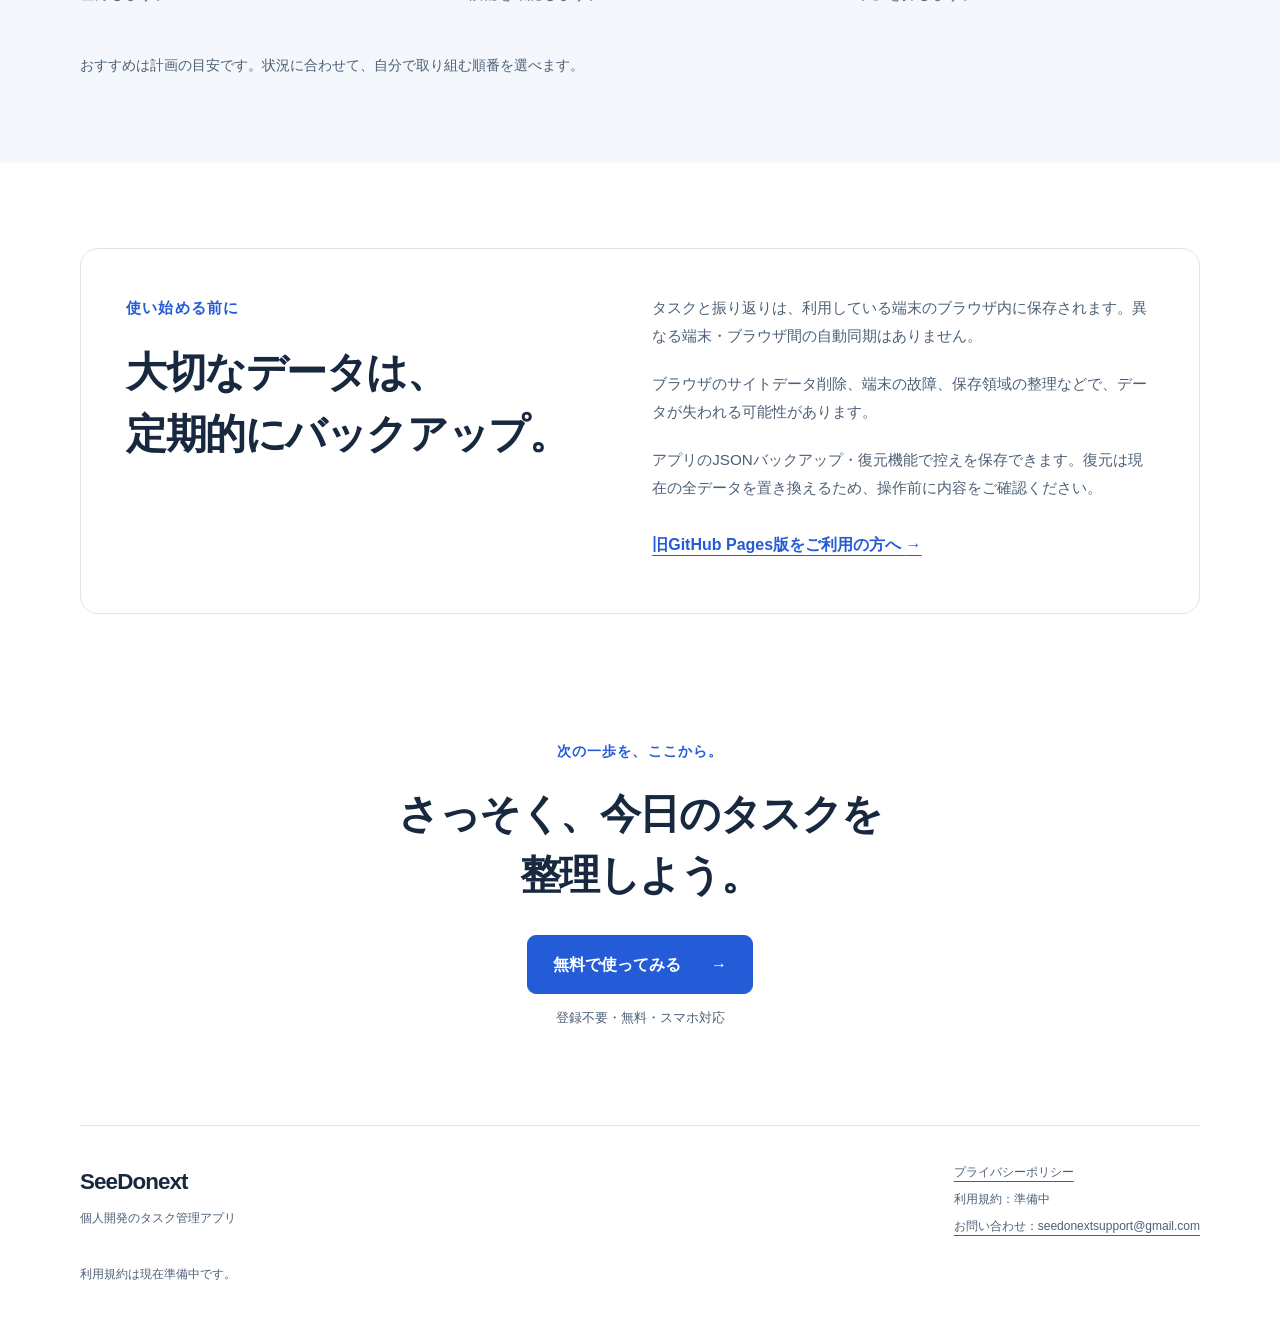
==== commit a36f6e78: "プライバシーポリシー、問い合わせ先" ====
--- a/landing/index.html
+++ b/landing/index.html
@@ -83,6 +83,6 @@
 
     <section class="closing wrap" aria-labelledby="closing-title"><p class="eyebrow">次の一歩を、ここから。</p><h2 id="closing-title">さっそく、今日のタスクを<br>整理しよう。</h2><a class="button" href="./app/">無料で使ってみる <span aria-hidden="true">→</span></a><p class="cta-note">登録不要・無料・スマホ対応</p></section>
   </main>
-  <footer class="site-footer wrap"><div><a class="brand" href="./">SeeDonext</a><p>個人開発のタスク管理アプリ</p></div><div class="footer-info" aria-label="運営情報"><span>プライバシーポリシー：準備中</span><span>利用規約：準備中</span><span>問い合わせ先：準備中</span></div><p class="footer-note">正式な運営情報は公開前に整備予定です。</p></footer>
+  <footer class="site-footer wrap"><div><a class="brand" href="./">SeeDonext</a><p>個人開発のタスク管理アプリ</p></div><div class="footer-info" aria-label="運営情報"><a href="./privacy/">プライバシーポリシー</a><span>利用規約：準備中</span><a href="mailto:seedonextsupport@gmail.com">お問い合わせ：seedonextsupport@gmail.com</a></div><p class="footer-note">利用規約は現在準備中です。</p></footer>
 </body>
 </html>
